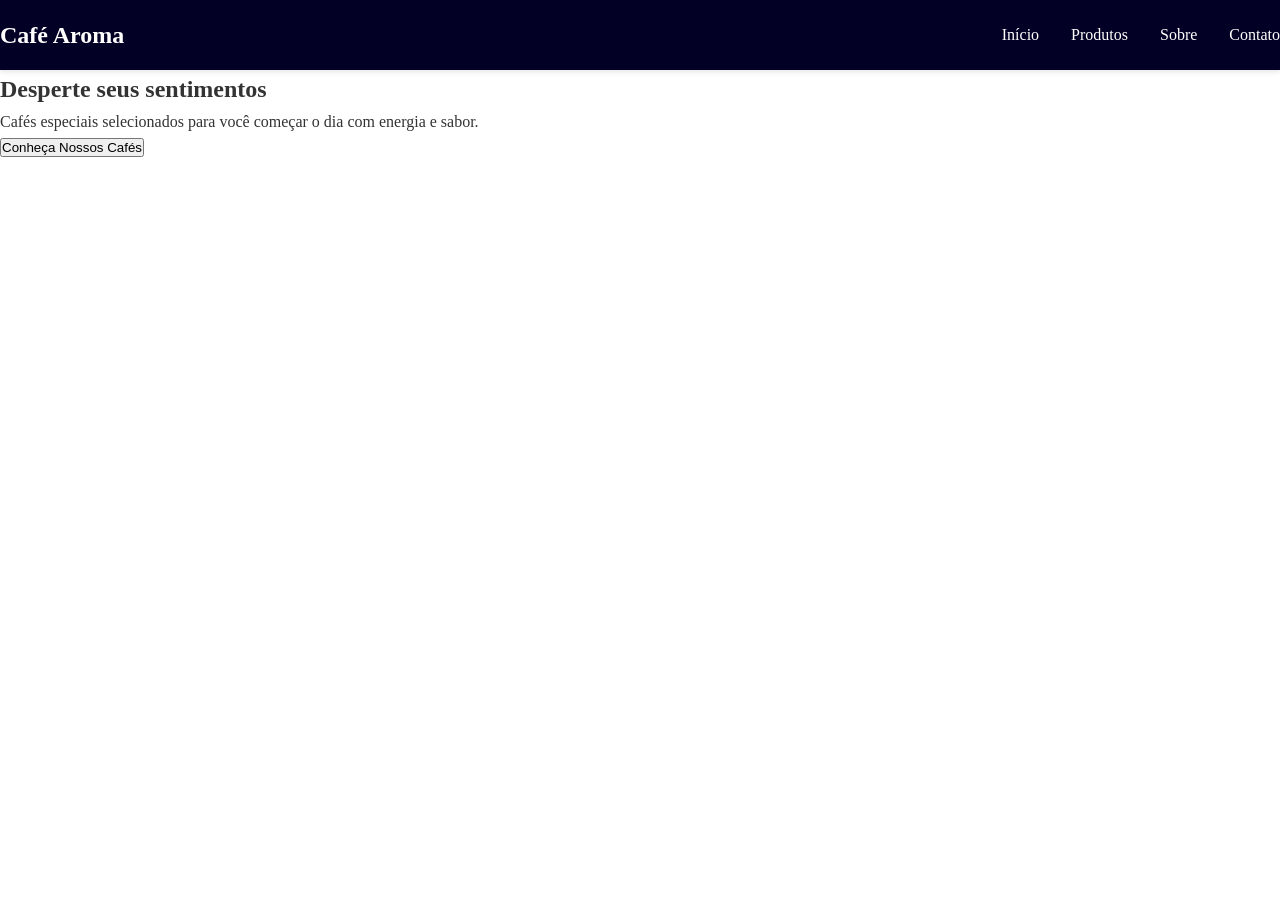
==== aula-08.5-lading-page/index.html @ 69b37f70 "aula 08.5" ====
<!DOCTYPE html>
<html lang="pt-br">
<head>
      <meta charset="UTF-8">
      <meta name="viewport" content="width=device-width, initial-scale=1.0">
      <title>Café Aroma- Os melhores cafés especiais</title>
      <link rel="stylesheet" href="style.css">
</head>
<body>
     <header class="header">
        <div class="container">
            <div class="nav">
                <div class="logo">Café Aroma</div>
                <nav class="menu">
                    <a href="#home">Início</a>
                    <a href="#produtos">Produtos</a>
                    <a href="#sobre">Sobre</a>
                    <a href="#contato">Contato</a>
                </nav>
                </div>
            </div>
        </div>
     </header>
     <!-- HERO SECTION -->
     <section class="hero">
        <div class="hero-content">
            <h1>Desperte seus sentimentos</h1>
            <p>Cafés especiais selecionados para você começar o dia com energia e sabor.</p>
            <button class="btn-primary">Conheça Nossos Cafés</button>
        </div>
     </section>
</body>
</html>
---- aula-08.5-lading-page/style.css ----
*{
    margin: 0;
    padding: 0;
    box-sizing: border-box;
}

body {
    font-family: "Segoe UI";
    line-height: 1.6;
    color: #333;
}

.header {
    background-color: #020025;
    color: white;
    padding: 1rem 0;
    position: sticky;
    top: 0;
    z-index: 100;
    box-shadow: 0 2px 5px rgba(0, 0, 0, 0.1);
}
.nav {
    display: flex;
    justify-content: space-between;
    align-items: center;
}
.logo {
    font-size: 1.5rem;
    font-weight: bold;
}
.menu {
    display: flex;
    gap: 2rem;
}
.menu a {
    color: white;
    text-decoration: none;
    transition: color 0.5s;
}
.menu a:hover{
    color: orange
}
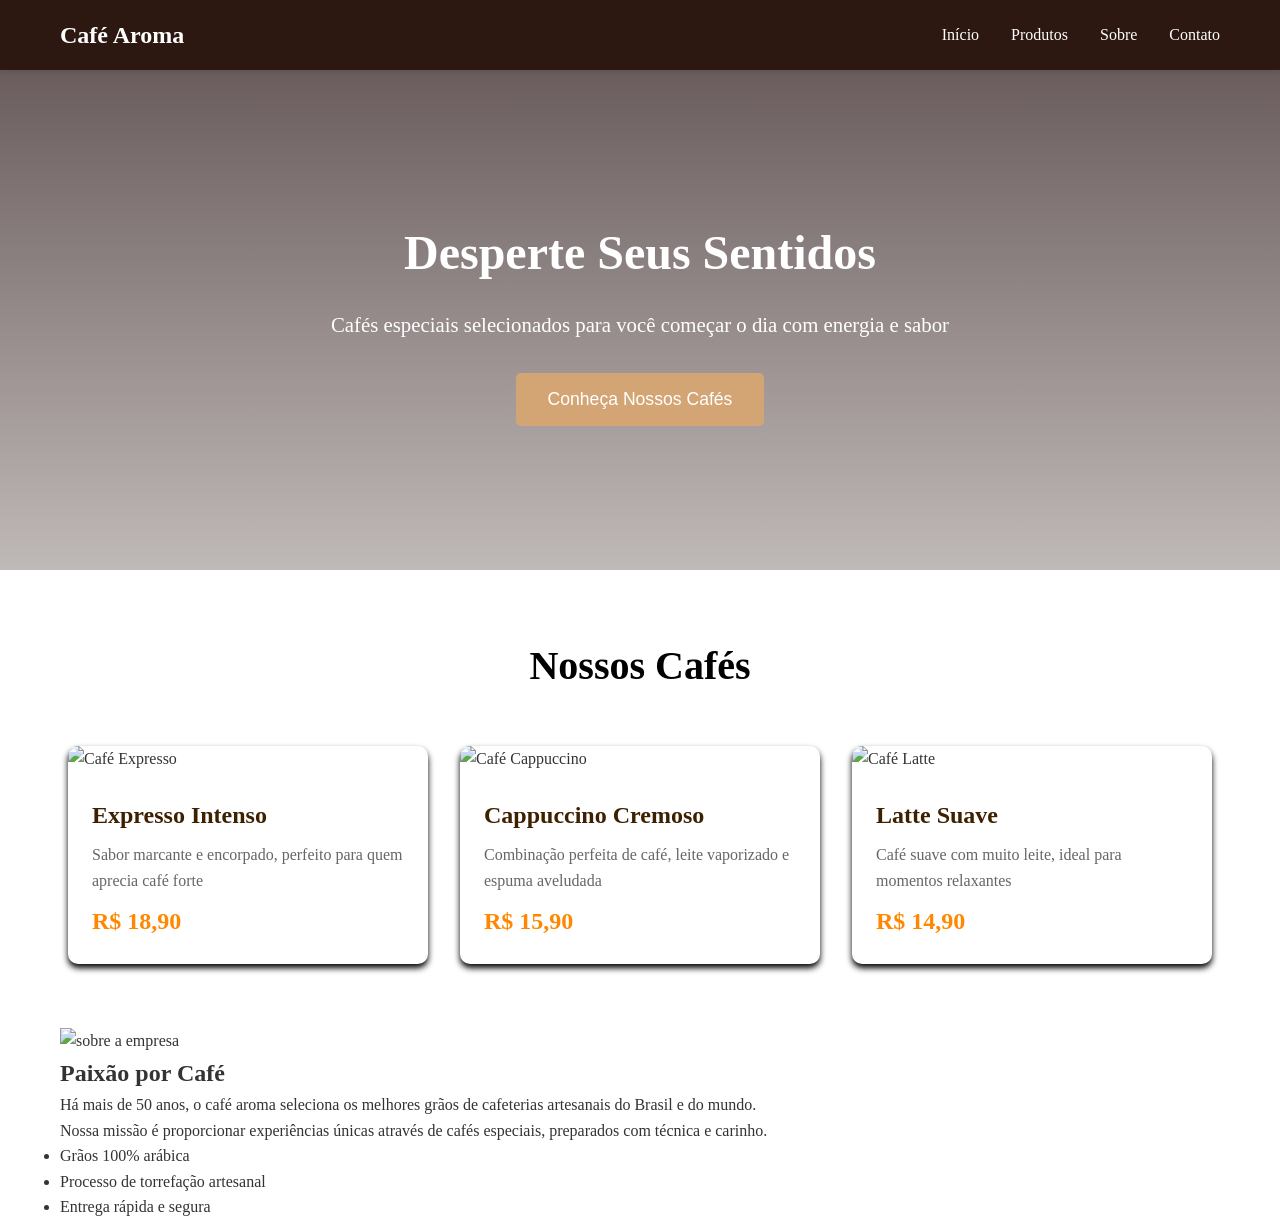
==== commit 41288d95: "edições aula 08.5" ====
--- a/aula-08.5-lading-page/index.html
+++ b/aula-08.5-lading-page/index.html
@@ -1,33 +1,108 @@
-<!DOCTYPE html>
+<!doctype html>
 <html lang="pt-br">
-<head>
-      <meta charset="UTF-8">
-      <meta name="viewport" content="width=device-width, initial-scale=1.0">
-      <title>Café Aroma- Os melhores cafés especiais</title>
-      <link rel="stylesheet" href="style.css">
-</head>
-<body>
-     <header class="header">
+  <head>
+    <meta charset="UTF-8" />
+    <meta name="viewport" content="width=device-width, initial-scale=1.0" />
+    <title>Café Aroma - Os Melhores Cafés Especiais</title>
+    <!-- Importação do CSS -->
+    <link rel="stylesheet" href="style.css" />
+  </head>
+  <body>
+    <!-- Header -->
+    <header class="header">
+      <!-- Container pai com flexbox -->
+      <div class="container">
+        <!-- Container do Menu -->
+        <div class="nav">
+          <!-- Logo -->
+          <div class="logo">Café Aroma</div>
+          <!-- Menu -->
+          <nav class="menu">
+            <a href="#home">Início</a>
+            <a href="#produtos">Produtos</a>
+            <a href="#sobre">Sobre</a>
+            <a href="#sobre">Contato</a>
+          </nav>
+        </div>
+      </div>
+    </header>
+    <!-- HERO SECTION -->
+    <section class="hero">
+      <div class="hero-content">
+        <h1>Desperte Seus Sentidos</h1>
+        <p>
+          Cafés especiais selecionados para você começar o dia com energia e
+          sabor
+        </p>
+        <!-- Botão Call To Action -->
+        <button class="btn-primary">Conheça Nossos Cafés</button>
+      </div>
+    </section>
+    <!-- SEÇÃO DE PRODUTOS -->
+    <section class="produtos" id="produtos">
+      <div class="container">
+        <h2 class="section-title">Nossos Cafés</h2>
+        <!-- CARDS COM OS PRODUTOS -->
+        <div class="cards">
+          <!-- CARD 01 -->
+          <div class="card">
+            <!-- Imagem do produto -->
+            <img src="https://images.unsplash.com/photo-1559056199-641a0ac8b55e?w=400&h=300&fit=crop" alt="Café Expresso" />
+            <!-- Texto do produto -->
+            <div class="card-content">
+              <h3>Expresso Intenso</h3>
+              <p>
+                Sabor marcante e encorpado, perfeito para quem aprecia café
+                forte
+              </p>
+              <span class="price">R$ 18,90</span>
+            </div>
+          </div>
+
+          <!-- CARD 02 -->
+          <div class="card">
+            <!-- Imagem do produto -->
+            <img src="https://images.unsplash.com/photo-1511920170033-f8396924c348?w=400&h=300&fit=crop" alt="Café Cappuccino" />
+            <!-- Texto do produto -->
+            <div class="card-content">
+              <h3>Cappuccino Cremoso</h3>
+              <p>
+                Combinação perfeita de café, leite vaporizado e espuma aveludada
+              </p>
+              <span class="price">R$ 15,90</span>
+            </div>
+          </div>
+          <!-- CARD 03 -->
+          <div class="card">
+            <!-- Imagem do produto -->
+            <img src="https://images.unsplash.com/photo-1461023058943-07fcbe16d735?w=400&h=300&fit=crop" alt="Café Latte" />
+            <!-- Texto do produto -->
+            <div class="card-content">
+              <h3>Latte Suave</h3>
+              <p>Café suave com muito leite, ideal para momentos relaxantes</p>
+              <span class="price">R$ 14,90</span>
+            </div>
+          </div>
+        </div>
+      </div>
+    </section>
+      <section class="sobre" id-"sobre">
         <div class="container">
-            <div class="nav">
-                <div class="logo">Café Aroma</div>
-                <nav class="menu">
-                    <a href="#home">Início</a>
-                    <a href="#produtos">Produtos</a>
-                    <a href="#sobre">Sobre</a>
-                    <a href="#contato">Contato</a>
-                </nav>
-                </div>
-            </div>
+          <div class="sobre-flex"
+          <div class="sobre-imagem">
+            <img src="https://images.unsplash.com/photo-1442512595331-e89e73853f31?w=600&h=400&fit=crop" alt="sobre a empresa">
+          </div>
+              <div class="sobre-texto">
+                <h2>Paixão por Café</h2>
+                <p>Há mais de 50 anos, o café aroma seleciona os melhores grãos de cafeterias artesanais do Brasil e do mundo.</p>
+                  <p>Nossa missão é proporcionar experiências únicas através de cafés especiais, preparados com técnica e carinho.</p>
+                  <ul class="benefícios">
+                    <li>Grãos 100% arábica</li>
+                    <li>Processo de torrefação artesanal</li>
+                    <li>Entrega rápida e segura</li>
+                  </ul>
+          </div>
         </div>
-     </header>
-     <!-- HERO SECTION -->
-     <section class="hero">
-        <div class="hero-content">
-            <h1>Desperte seus sentimentos</h1>
-            <p>Cafés especiais selecionados para você começar o dia com energia e sabor.</p>
-            <button class="btn-primary">Conheça Nossos Cafés</button>
-        </div>
-     </section>
-</body>
-</html>+      </section>
+  </body>
+</html>
--- a/aula-08.5-lading-page/style.css
+++ b/aula-08.5-lading-page/style.css
@@ -1,23 +1,29 @@
-*{
+/* CSS */
+/* Seletor global */
+* {
     margin: 0;
     padding: 0;
+    /* Alterando o tamanho final dos elementos para contar a partir da borda */
     box-sizing: border-box;
 }
-
 body {
     font-family: "Segoe UI";
     line-height: 1.6;
     color: #333;
 }
-
+.container {
+    max-width: 1200px;
+    margin: 0 auto;
+    padding: 0 20px;
+}
 .header {
-    background-color: #020025;
+    background-color: #2c1810;
     color: white;
     padding: 1rem 0;
     position: sticky;
     top: 0;
     z-index: 100;
-    box-shadow: 0 2px 5px rgba(0, 0, 0, 0.1);
+    box-shadow: 0 2px 5px rgba(0,0,0,0.1);
 }
 .nav {
     display: flex;
@@ -30,13 +36,113 @@
 }
 .menu {
     display: flex;
+    /* Espaçamento entre os elementos da flexbox */
     gap: 2rem;
 }
 .menu a {
     color: white;
+    /* Remove o sublinhado dos links */
     text-decoration: none;
     transition: color 0.5s;
 }
 .menu a:hover{
-    color: orange
+    color: #d4a574;
+}
+/* HERO SECTION */
+.hero {
+    background: linear-gradient(rgba(44,24,26,0.7), rgba(44,24,16,0.3)), url("https://images.unsplash.com/photo-1495474472287-4d71bcdd2085?w=1200&h=600&fit=crop");
+    /* A imagem cobre todo o espaço disponível */
+    background-size: cover;
+    background-position: center;
+    height: 500px;
+    display: flex;
+    justify-content: center;
+    align-items: center;
+    text-align: center;
+    color: white;
+}
+.hero-content h1 {
+    font-size: 3rem;
+    margin-bottom: 1rem;
+}
+.hero-content p {
+    font-size: 1.3rem;
+    margin-bottom: 2rem;
+}
+.btn-primary {
+    background-color: #d4a574;
+    color: white;
+    padding: 1rem 2rem;
+    border: none;
+    border-radius: 5px;
+    font-size: 1.1rem;
+    cursor: pointer;
+    transition: background-color 0.5s;
+}
+.btn-primary:hover {
+    background-color: #a78453;
+}
+
+.produtos {
+     padding: 4rem 0;
+     background-color: white;
+}
+
+.section-title {
+    text-align: center;
+    font-size: 2.5rem;
+    margin-bottom: 3rem;
+    color: black;
+}
+
+.cards {
+    display: flex;
+    justify-content: center;
+    gap: 2rem;
+    flex-wrap: wrap;
+}
+
+.card {
+    background-color: white;
+    border-radius: 10px;
+    overflow: hidden;
+    box-shadow: 0 4px 6px black;
+    transition: transform 0.3s;
+    flex: 1;
+    min-width: 280px;
+    max-width: 360px;
+}
+
+.card:hover {
+    transform: translateY(-10px);
+    box-shadow: 0 6px 12px black;
+}
+
+.card img {
+    width: 100%;
+    height: 200px;
+    object-fit: cover;
+}
+
+.card-content {
+    padding: 1.5rem;
+    display: flex;
+    flex-direction: column;
+    gap: 0.5rem;
+}
+
+.card-content h3 {
+    color: rgb(61, 32, 0);
+    font-size: 1.5rem;
+}
+
+.card-content p {
+    color: #666;
+    flex-grow: 1;
+}
+
+.price {
+    font-size: 1.5rem;
+    color: rgb(255, 136, 0);
+    font-weight: bold;
 }
